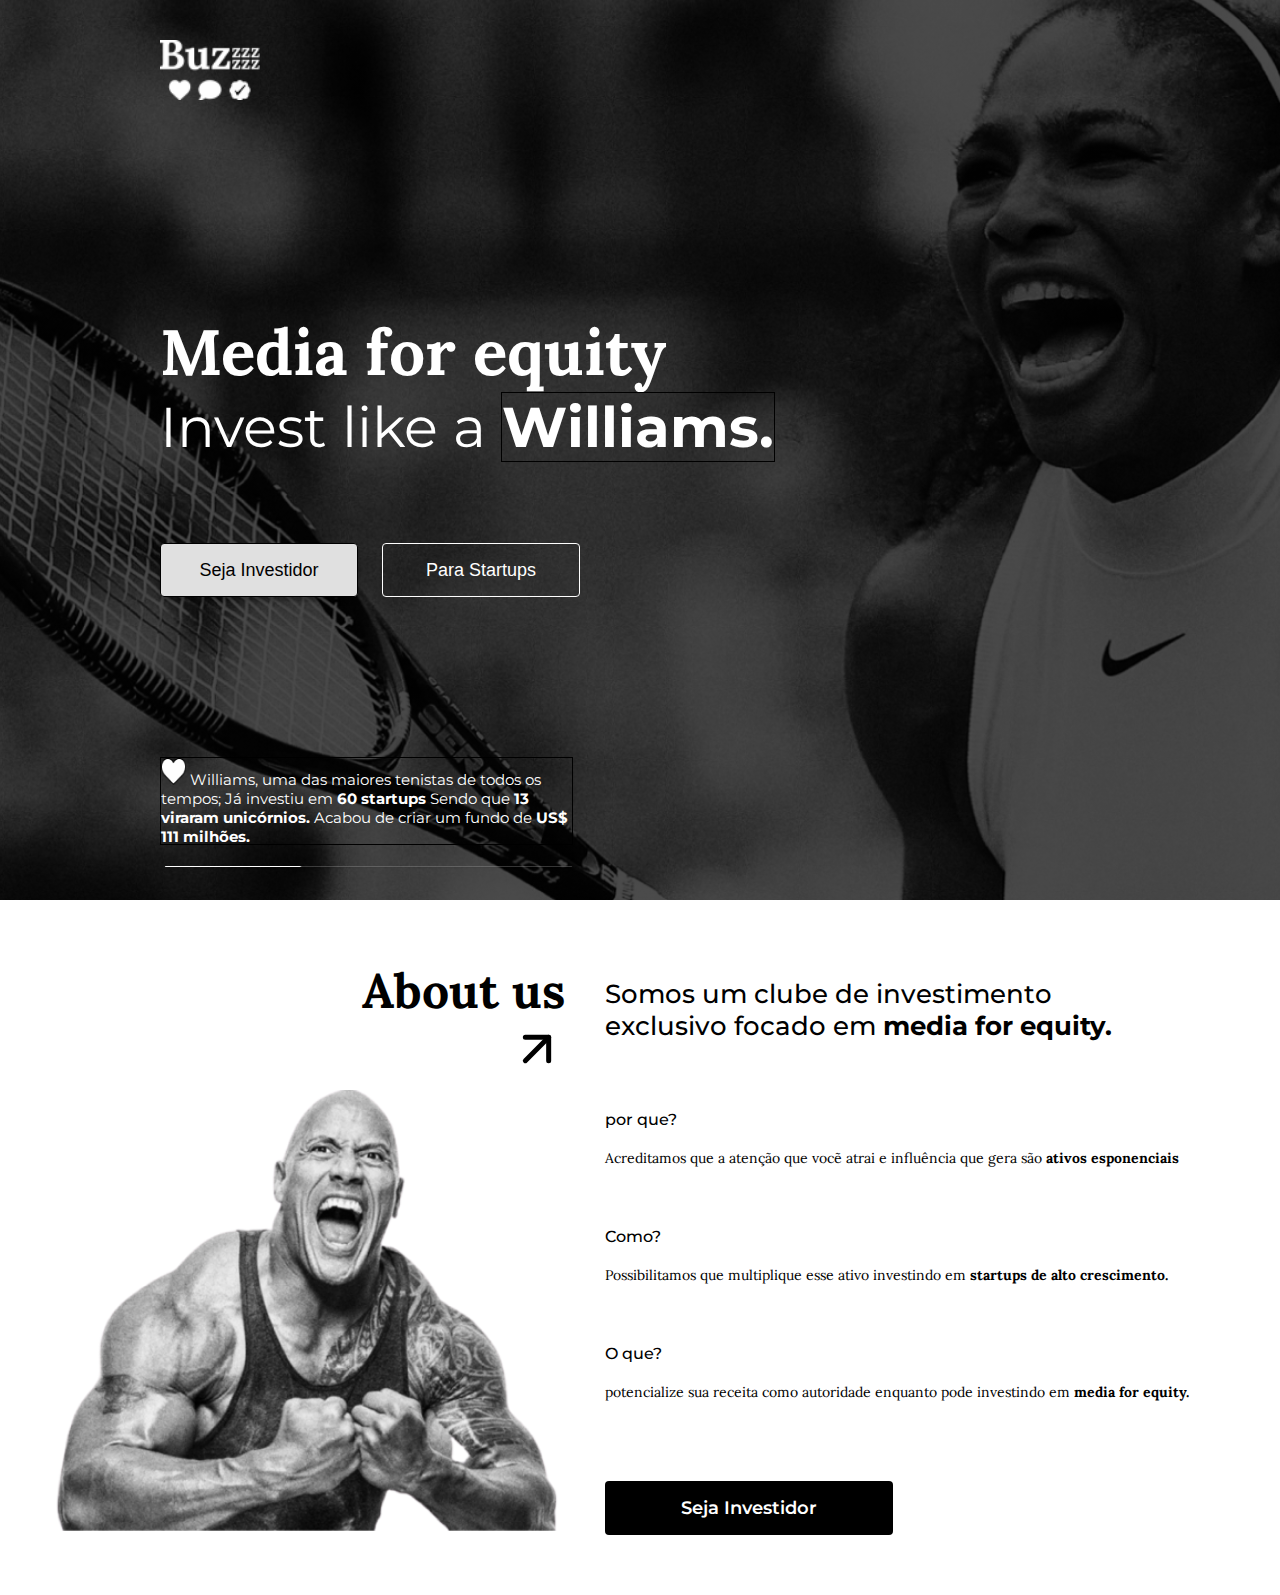
==== index.html @ 7e0c51cc "..." ====
<!DOCTYPE html>
<html lang="en">
<head>
  <meta charset="UTF-8">
  <meta http-equiv="X-UA-Compatible" content="IE=edge">
  <meta name="viewport" content="width=device-width, initial-scale=1.0">

  <link rel="stylesheet" href="/css/style.css">
  <title>Buzz</title>
</head>
<body>
  <nav class="topo">
    <div class="logo">
      <img src="/img/Imagem 1 1.png" alt="logo buz" class="logo-img">
    </div>
  
    <div class="titulo">
      <h1>Media for equity</h1>
      <h2>Invest like a <span>Williams.</span></h2>
    </div>
  
    <div class="btn">
      <button class="btn1">Seja Investidor</button>
      <button class="btn2">Para Startups</button>
    </div>
  
    <div class="paragrafo">
      <p><img src="/img/heart.png" alt="imagem coração" class="paragrafo-img"> Williams, uma das maiores tenistas de todos os tempos; Já investiu em <span>60 startups</span> Sendo que <span>13 viraram unicórnios.</span> Acabou de criar um fundo de <span>US$ 111 milhões.</span></p>

      <img src="/img/line-topo.png" alt="imagem linha" class="line-topo">
    </div>
  </nav>

  <section class="dwayne">
    <div class="title-img">
      <h2>About us <br/><img src="/img/arrow-down-right.svg" alt="imagem seta para cima" class="seta"></h2>
      
      <img src="/img/dwayne_johnson_the_rock2 1.png" alt="imagem dwayne jhonson" class="img-dwayne">
    </div>

    <div class="text">
      <h3>Somos um clube de investimento exclusivo focado em <span>media for equity.</span></h3>
      <h4>por que?</h4>
      <p>Acreditamos que a atenção que vocẽ atrai e influência que gera são <span>ativos esponenciais</span></p>
      <h4>Como?</h4>
      <p>Possibilitamos que multiplique esse ativo investindo em <span>startups de alto crescimento.</span></p>
      <h4>O que?</h4>
      <p>potencialize sua receita como autoridade enquanto pode investindo em <span>media for equity.</span></p>

      <button class="text-btn">Seja Investidor</button>
    </div>
  </section>
</body>
</html>
---- css/style.css ----
@import url('https://fonts.googleapis.com/css2?family=Lora:wght@500;700&family=Montserrat:wght@400;500;700&display=swap');
* {
  margin: 0;
  padding: 0;
  box-sizing: border-box;
}

.topo {
  background: linear-gradient(rgba(0, 0, 0, 0.7), rgba(0, 0, 0, 0.7)), url('/img/serena_williams\ 1.jpg');
  background-repeat: no-repeat;
  background-size: cover;
  background-position: center;
  height: 100vh;
  display: flex;
  flex-direction: column;
}

.logo-img {
  width: 101.05px;
  height: 60px;
  margin-left: 160px;
  margin-top: 40px;
}

.titulo {
  width: 627px;
  height: 82px;
  margin-left: 160px;
  margin-top: 207px;
}

.titulo h1 {
  font-family: 'Lora', sans-serif;
  font-style: normal;
  font-weight: 700;
  font-size: 64px;
  color: #FFFFFF;
}

.titulo h2 {
  font-family: 'Montserrat', sans-serif;
  font-style: normal;
  font-weight: 400;
  font-size: 56px;
  color: #FFFFFF;
}

.titulo span {
  font-weight: bold;
  width: 298px;
  height: 68px;
  border: 1px solid #000000;
}

.btn {
  margin-top: 150px;
  margin-left: 160px;
}

.btn1 {
  width: 198px;
  height: 54px;
  background: #E0E0E0;
  border: 1px solid #000000;
  box-shadow: 0px 4px 4px rgba(0, 0, 0, 0.25);
  border-radius: 4px;
  font-family: 'Monteserrat', sans-serif;
  font-style: normal;
  font-weight: 500;
  font-size: 18px;
  color: #000000;
  margin-right: 20px;
  cursor: pointer;
}

.btn2 {
  width: 198px;
  height: 54px;
  border: 1px solid #FFFFFF;
  border-radius: 4px;
  background-color: transparent;
  font-family: 'Monteserrat', sans-serif;
  font-style: normal;
  font-weight: 500;
  font-size: 18px;
  color: #FFFFFF;
  cursor: pointer;
}

.paragrafo {
  width: 413px;
  height: 88px;
  margin-left: 160px;
  margin-top: 160px;
  border: 1px solid #000000;
}

.paragrafo p {
  font-family: 'Montserrat', sans-serif;
  font-style: normal;
  font-weight: 400;
  font-size: 15px;
  color: #FFFFFF;
}

.paragrafo span {
  font-weight: bold;
}

.paragrafo-img {
  width: 25px;
  height: 27px;
}

.line-topo {
  width: 416px;
  height: 3px;
  margin-top: 20px;
}

.dwayne {
  display: flex;
  justify-content: center;
  padding: 20px;
}

.title-img h2 {
  font-family: 'Lora', sans-serif;
  font-style: normal;
  font-weight: 700;
  font-size: 48px;
  color: #000000;
  text-align: end;
  margin-top: 40px;
}

.seta {
  width: 56px;
  height: 56px;
}

.img-dwayne {
  width: 514.3px;
  height: 441.9px;
}

.text {
  padding: 40px;
  margin-top: 18px;
}

.text span {
  font-weight: bold;
}

.text h3 {
  font-family: 'Montserrat', sans-serif;
  font-style: normal;
  font-size: 26px;
  font-weight: 500;
  color: #000000;
  width: 566px;
  height: 72px;
}

.text h4 {
  font-family: 'Montserrat', sans-serif;
  font-style: normal;
  font-weight: 500;
  font-size: 16px;
  margin-top: 60px;
}

.text p {
  font-family: 'Lora', sans-serif;
  font-style: normal;
  font-weight: 400;
  font-size: 14px;
  margin-top: 20px;
}

.text-btn {
  width: 288px;
  height: 54px;
  border: none;
  border-radius: 4px;
  background-color: #000000;
  font-family: 'Montserrat', sans-serif;
  font-style: normal;
  font-weight: 600;
  font-size: 18px;
  text-align: center;
  color: #FFFFFF;
  margin-top: 80px;
  cursor: pointer;
}
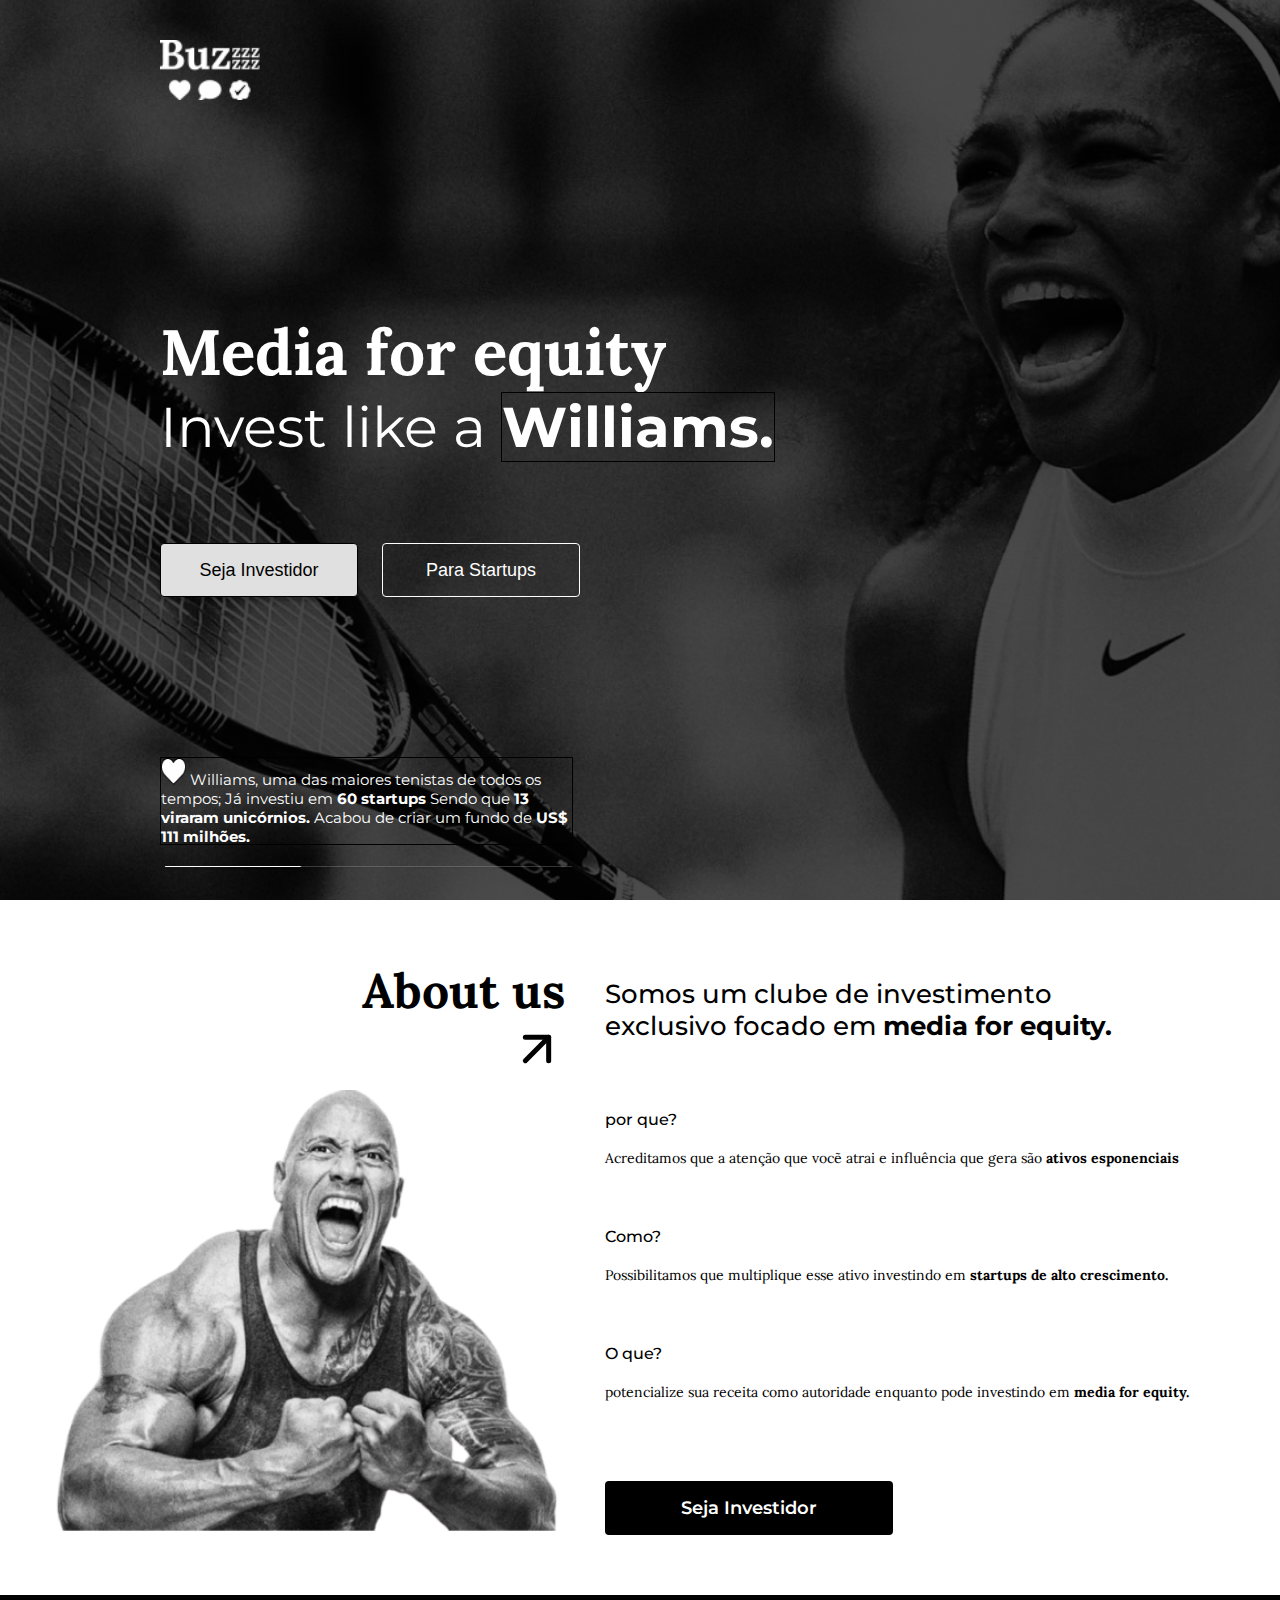
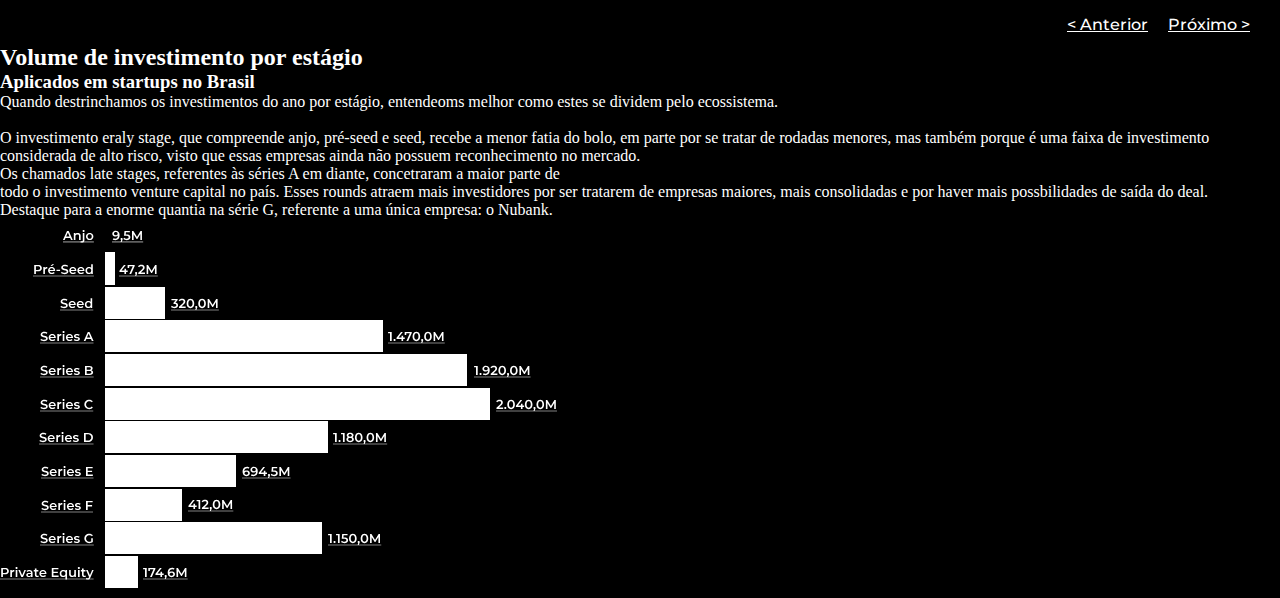
==== commit a9895835: "criando seção com grafico e estilizando" ====
--- a/index.html
+++ b/index.html
@@ -50,5 +50,25 @@
       <button class="text-btn">Seja Investidor</button>
     </div>
   </section>
+
+  <section class="grafico">
+    <ul class="link-grafico">
+      <a href=""> < Anterior</a>
+      <a href="">Próximo > </a>
+    </ul>
+    
+    <div class="title-grafico">
+      <h2>Volume de investimento por estágio</h2>
+      <h3>Aplicados em startups no Brasil</h3>
+    </div>
+
+    <div class="pargrafo-grafico">
+      <p>Quando destrinchamos os investimentos do ano por estágio, entendeoms melhor como estes se dividem pelo ecossistema.<br/><br/> O investimento eraly stage, que compreende anjo, pré-seed e seed, recebe a menor fatia do bolo, em parte por se tratar de rodadas menores, mas também porque é uma faixa de investimento considerada de alto risco, visto que essas empresas ainda não possuem reconhecimento no mercado.</p>
+
+      <p>Os chamados late stages, referentes às séries A em diante, concetraram a maior parte de<br/>todo o investimento venture capital no país. Esses rounds atraem mais investidores por ser tratarem de empresas maiores, mais consolidadas e por haver mais possbilidades de saída do deal.<br/>Destaque para a enorme quantia na série G, referente a uma única empresa: o Nubank.</p>
+
+      <img src="/img/grafico1.svg" alt="imagem grafico" class="img-grafico">
+    </div>
+  </section>
 </body>
 </html>--- a/css/style.css
+++ b/css/style.css
@@ -193,4 +193,31 @@
   color: #FFFFFF;
   margin-top: 80px;
   cursor: pointer;
+}
+
+.grafico {
+  background-color: #000000;
+  color: #FFFFFF;
+  display: flex;
+  flex-direction: column;
+}
+
+.link-grafico {
+  display: flex;
+  justify-content: end;
+  padding: 10px;
+}
+
+.link-grafico a {
+  font-family: 'Montserrat', sans-serif;
+  font-style: normal;
+  font-weight: 500;
+  font-size: 16px;
+  color: #FFFFFF;
+  text-decoration-line: underline;
+  flex: none;
+  order: 1;
+  flex-grow: 0;
+  margin-right: 20px;
+  margin-top: 10px;
 }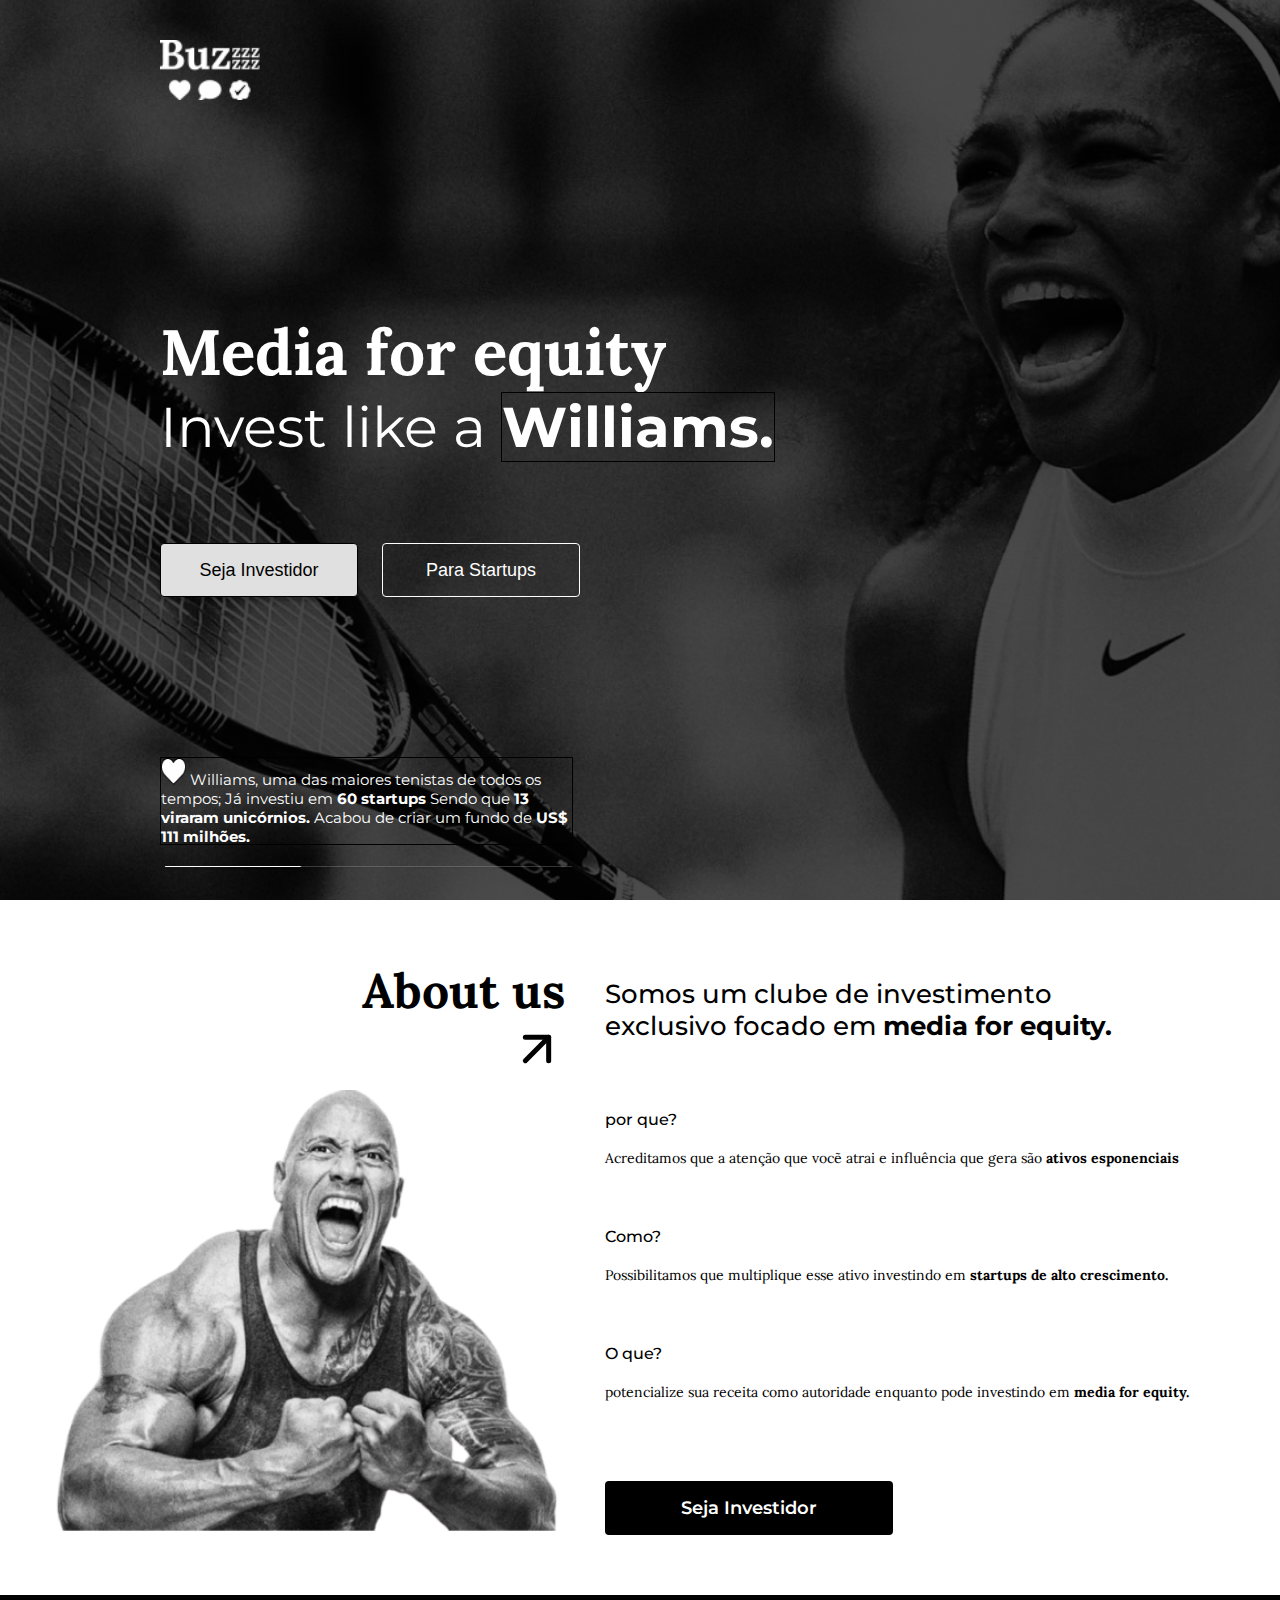
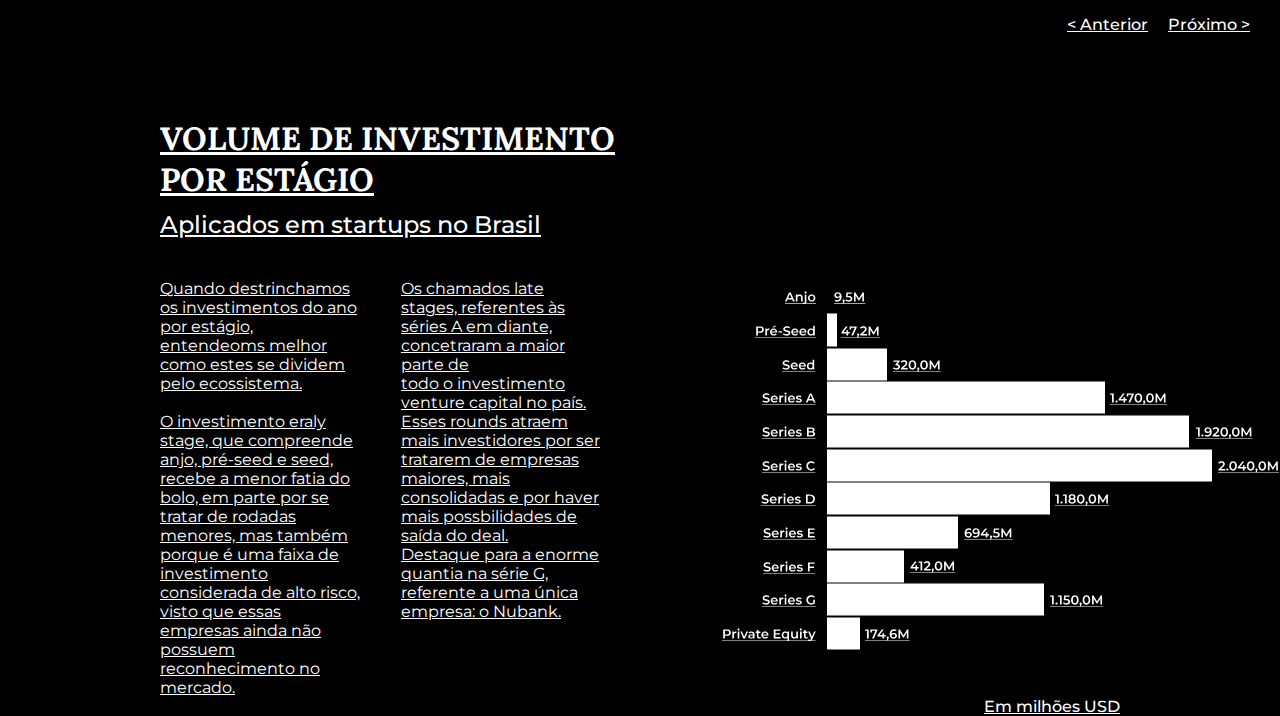
==== commit 0107b879: "finalizando seção de grafico e estilzando" ====
--- a/index.html
+++ b/index.html
@@ -56,19 +56,21 @@
       <a href=""> < Anterior</a>
       <a href="">Próximo > </a>
     </ul>
-    
+
     <div class="title-grafico">
       <h2>Volume de investimento por estágio</h2>
       <h3>Aplicados em startups no Brasil</h3>
     </div>
 
-    <div class="pargrafo-grafico">
+    <div class="paragrafo-grafico">
       <p>Quando destrinchamos os investimentos do ano por estágio, entendeoms melhor como estes se dividem pelo ecossistema.<br/><br/> O investimento eraly stage, que compreende anjo, pré-seed e seed, recebe a menor fatia do bolo, em parte por se tratar de rodadas menores, mas também porque é uma faixa de investimento considerada de alto risco, visto que essas empresas ainda não possuem reconhecimento no mercado.</p>
 
       <p>Os chamados late stages, referentes às séries A em diante, concetraram a maior parte de<br/>todo o investimento venture capital no país. Esses rounds atraem mais investidores por ser tratarem de empresas maiores, mais consolidadas e por haver mais possbilidades de saída do deal.<br/>Destaque para a enorme quantia na série G, referente a uma única empresa: o Nubank.</p>
 
       <img src="/img/grafico1.svg" alt="imagem grafico" class="img-grafico">
+      
     </div>
+    <a class="sublink-grafico" href="">Em milhões USD</a>
   </section>
 </body>
 </html>--- a/css/style.css
+++ b/css/style.css
@@ -220,4 +220,63 @@
   flex-grow: 0;
   margin-right: 20px;
   margin-top: 10px;
+}
+
+.title-grafico {
+  width: 480px;
+  height: 82;
+  margin-left: 160px;
+  margin-top: 74px;
+}
+
+.title-grafico h2 {
+  font-family: 'Lora', sans-serif;
+  font-style: normal;
+  font-weight: 700;
+  font-size: 32px;
+  line-height: 41px;
+  text-decoration-line: underline;
+  color: #FFFFFF;
+  text-transform: uppercase;
+}
+
+.title-grafico h3 {
+  font-family: 'Montserrat', sans-serif;
+  font-style: normal;
+  font-weight: 500;
+  font-size: 24px;
+  text-decoration-line: underline;
+  color: #FFFFFF;
+  margin-top: 10px;
+}
+
+.paragrafo-grafico {
+  display: flex;
+  margin-left: 160px;
+}
+
+.paragrafo-grafico p{
+  font-family: 'Montserrat', sans-serif;
+  font-style: normal;
+  font-weight: 400;
+  font-size: 16px;
+  text-decoration-line: underline;
+  width: 235px;
+  margin-top: 40px;
+  margin-right: 40px;
+}
+
+.paragrafo-grafico img {
+  margin-left: 80px;
+}
+
+.sublink-grafico {
+  display: flex;
+  justify-content: end;
+  margin-right: 160px;
+  color: #FFFFFF;
+  font-family: 'Montserrat', sans-serif;
+  font-style: normal;
+  font-weight: 500;
+  font-size: 16px;
 }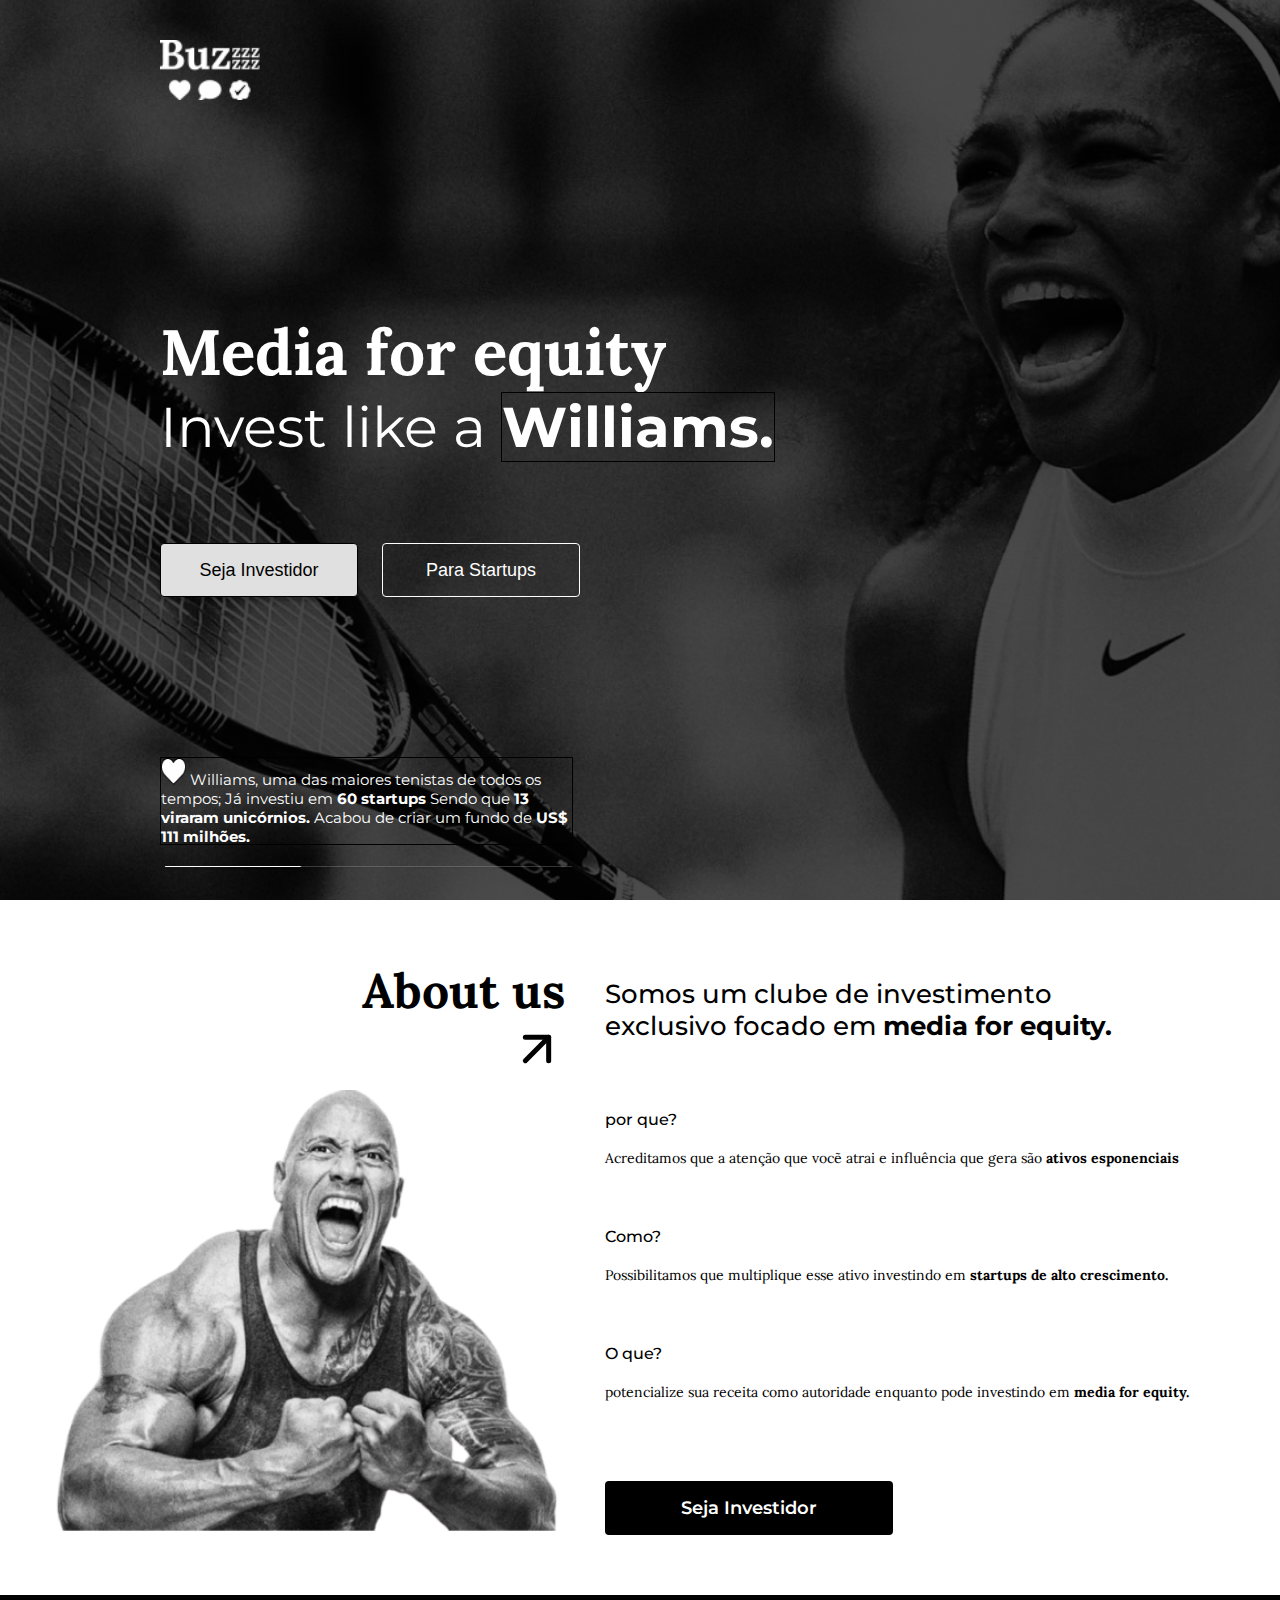
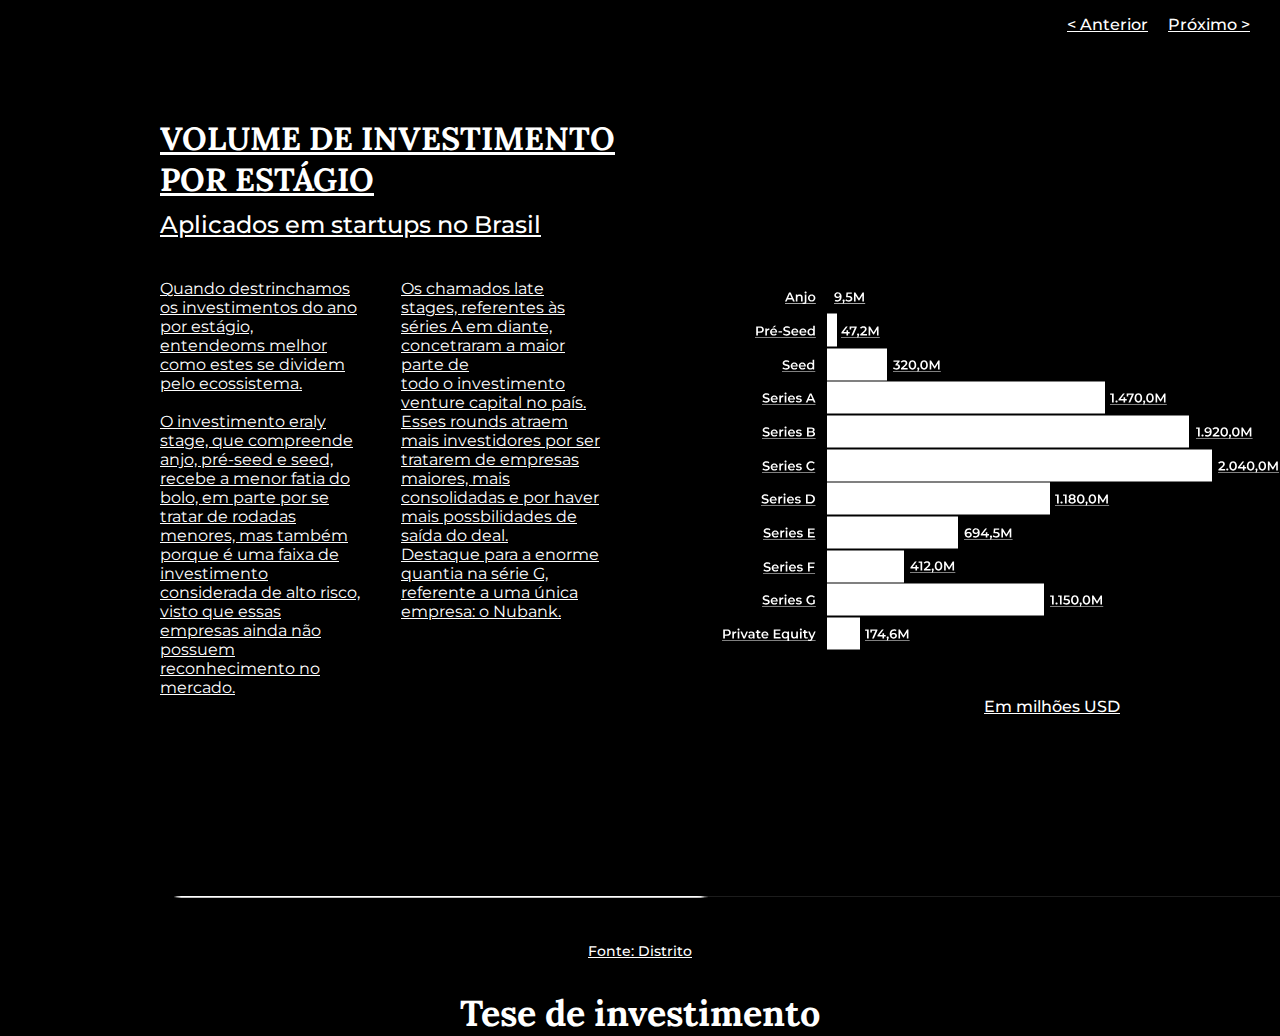
==== commit 200e6a94: "finalizando terceira seção dos graficos" ====
--- a/index.html
+++ b/index.html
@@ -71,6 +71,9 @@
       
     </div>
     <a class="sublink-grafico" href="">Em milhões USD</a>
+    <img class="line-grafico" src="/img/line-topo.png" alt="imagem linha">
+    <a class="fonte-link" href="">Fonte: Distrito</a>
+    <h2 class="titulo-tese">Tese de investimento</h2>
   </section>
 </body>
 </html>--- a/css/style.css
+++ b/css/style.css
@@ -279,4 +279,33 @@
   font-style: normal;
   font-weight: 500;
   font-size: 16px;
+}
+
+.line-grafico {
+  width: 1620px;
+  height: 6px;
+  margin-left: 160px;
+  margin-top: 180px;
+  margin-bottom: 40px;
+}
+
+.fonte-link {
+  font-family: 'Montserrat', sans-serif;
+  font-style: normal;
+  font-weight: 500;
+  font-size: 14px;
+  text-decoration-line: underline;
+  color: #FFFFFF;
+  display: flex;
+  justify-content: center;
+}
+
+.titulo-tese {
+  font-family: 'Lora', sans-serif;
+  font-style: normal;
+  font-weight: 700;
+  font-size: 36px;
+  color: #FFFFFF;
+  text-align: center;
+  margin-top: 30px;
 }